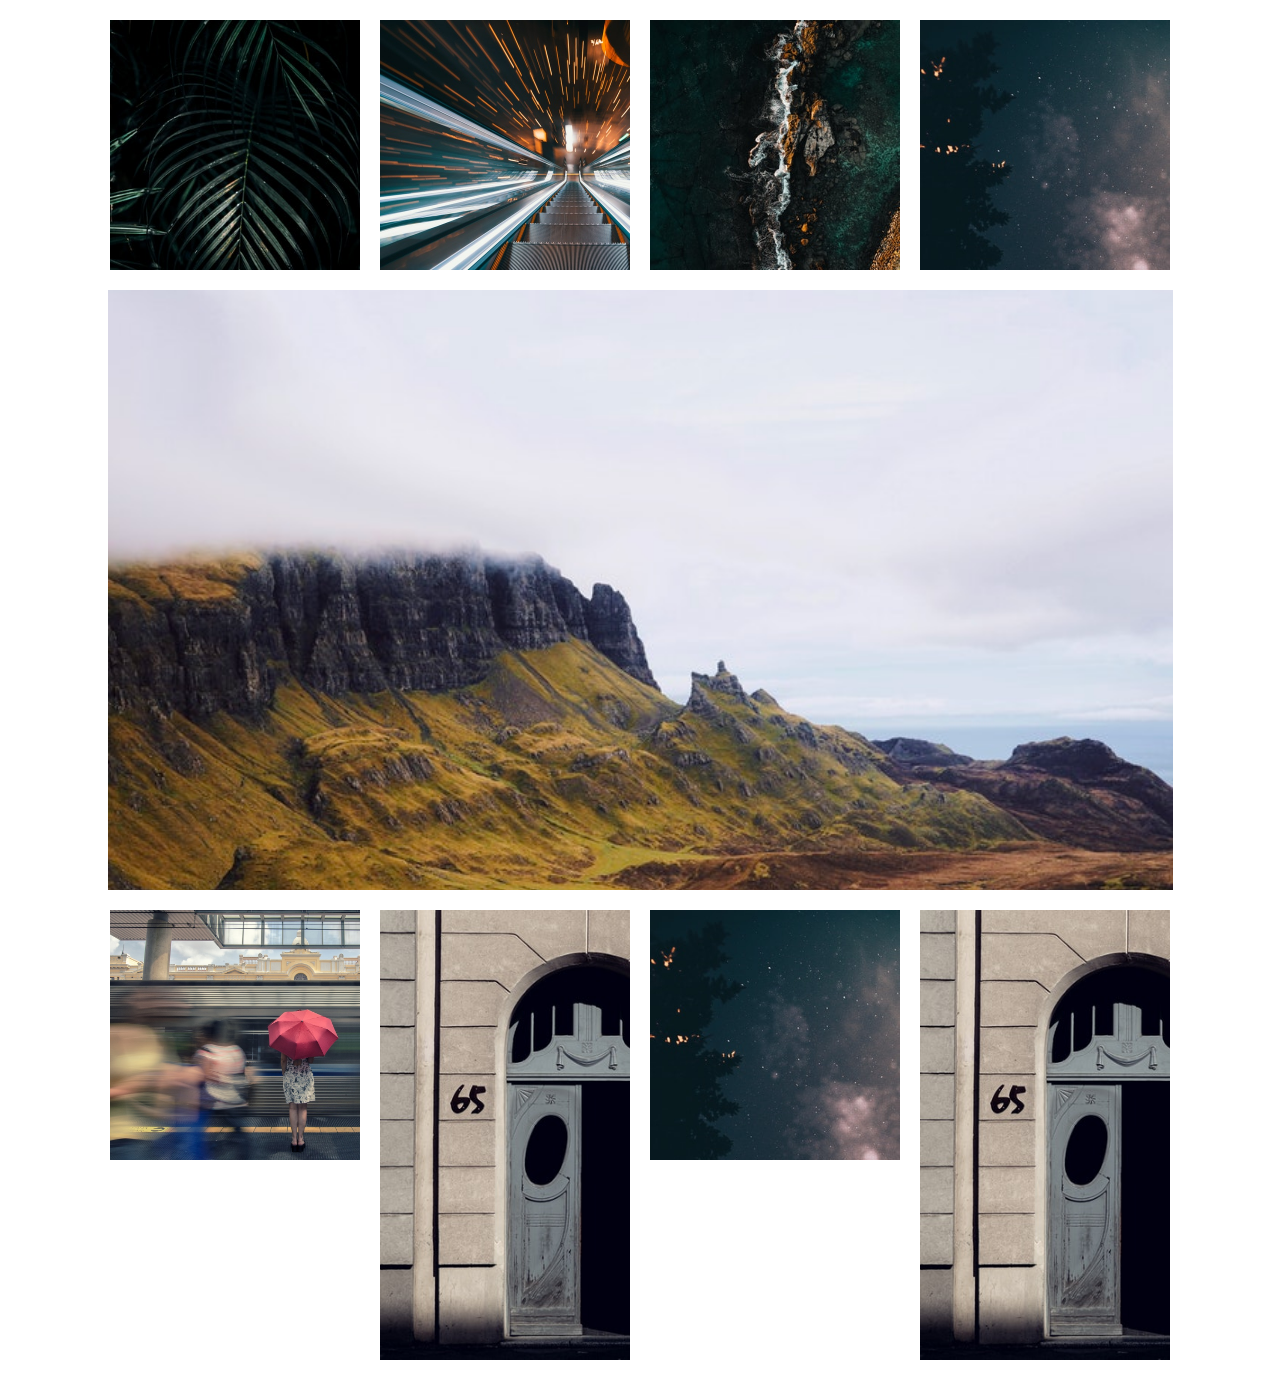
==== ejercicio-5/index.html @ f4ff99bf "third commit" ====
<!DOCTYPE html>
<html lang="es" dir="ltr">
  <head>
    <meta charset="utf-8">
    <meta name="viewport" content="width=device-width, initial-scale=1.0">
    <title>Ejercicio 5</title>
    <link rel="stylesheet" href="assets/style.css">
  </head>

  <body>
    <div class="container">
      <div class="cont-1"></div>
      <div class="cont-2"></div>
      <div class="cont-3"></div>
      <div class="cont-4"></div>
    </div>

    <div class="container">
      <div class="cont-5"></div>
    </div>

    <div class="container">
      <div class="cont-6"></div>
      <div class="cont-7"></div>
      <div class="cont-4"></div>
      <div class="cont-7"></div>

    </div>


  </body>
</html>
---- ejercicio-5/assets/style.css ----
.container {
  display: flex;
  align-content: center;
  justify-content: center;
  margin: 20px;
}

.cont-1 {
  background-image: url('img/img-1.jpeg');
  width: 250px;
  height: 250px;
  background-size: cover;
  margin: 0 10px;

}

.cont-2 {
  background-image: url('img/img-2.jpeg');
  width: 250px;
  height: 250px;
  background-size: cover;
  margin: 0 10px;

}

.cont-3 {
  background-image: url('img/img-3.jpeg');
  width: 250px;
  height: 250px;
  background-size: cover;
  margin: 0 10px;
}

.cont-4 {
  background-image: url('img/img-4.jpeg');
  width: 250px;
  height: 250px;
  background-size: cover;
  margin: 0 10px;
}

.cont-5 {
  background-image: url('img/img-5.jpeg');
  width: 1065px;
  height: 600px;
  background-size: cover;
}

.cont-6 {
  background-image: url('img/img-6.jpeg');
  width: 250px;
  height: 250px;
  background-size: cover;
  margin: 0 10px;
}

.cont-7 {
  background-image: url('img/img-7.jpeg');
  width: 250px;
  height: 450px;
  background-size: cover;
  margin: 0 10px;
}
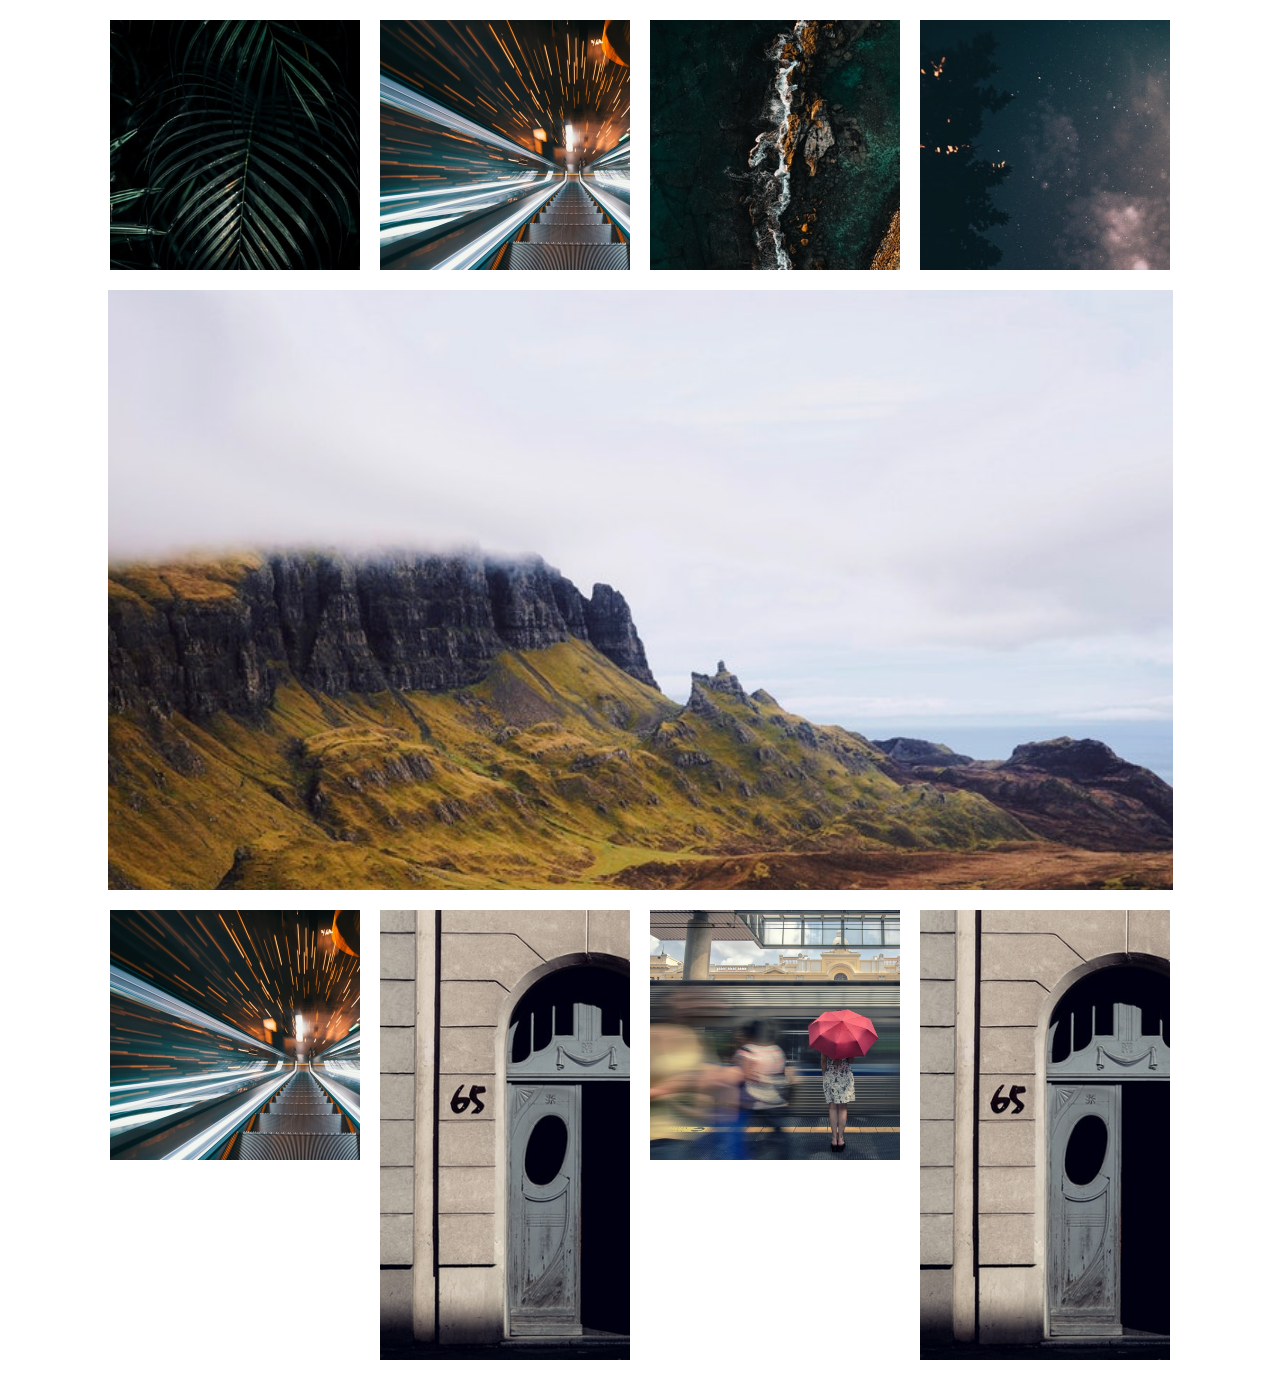
==== commit 2fdf9678: "third commit" ====
--- a/ejercicio-5/index.html
+++ b/ejercicio-5/index.html
@@ -20,9 +20,9 @@
     </div>
 
     <div class="container">
+      <div class="cont-2"></div>
+      <div class="cont-7"></div>
       <div class="cont-6"></div>
-      <div class="cont-7"></div>
-      <div class="cont-4"></div>
       <div class="cont-7"></div>
 
     </div>
--- a/ejercicio-5/assets/style.css
+++ b/ejercicio-5/assets/style.css
@@ -11,7 +11,6 @@
   height: 250px;
   background-size: cover;
   margin: 0 10px;
-
 }
 
 .cont-2 {
@@ -20,7 +19,6 @@
   height: 250px;
   background-size: cover;
   margin: 0 10px;
-
 }
 
 .cont-3 {
